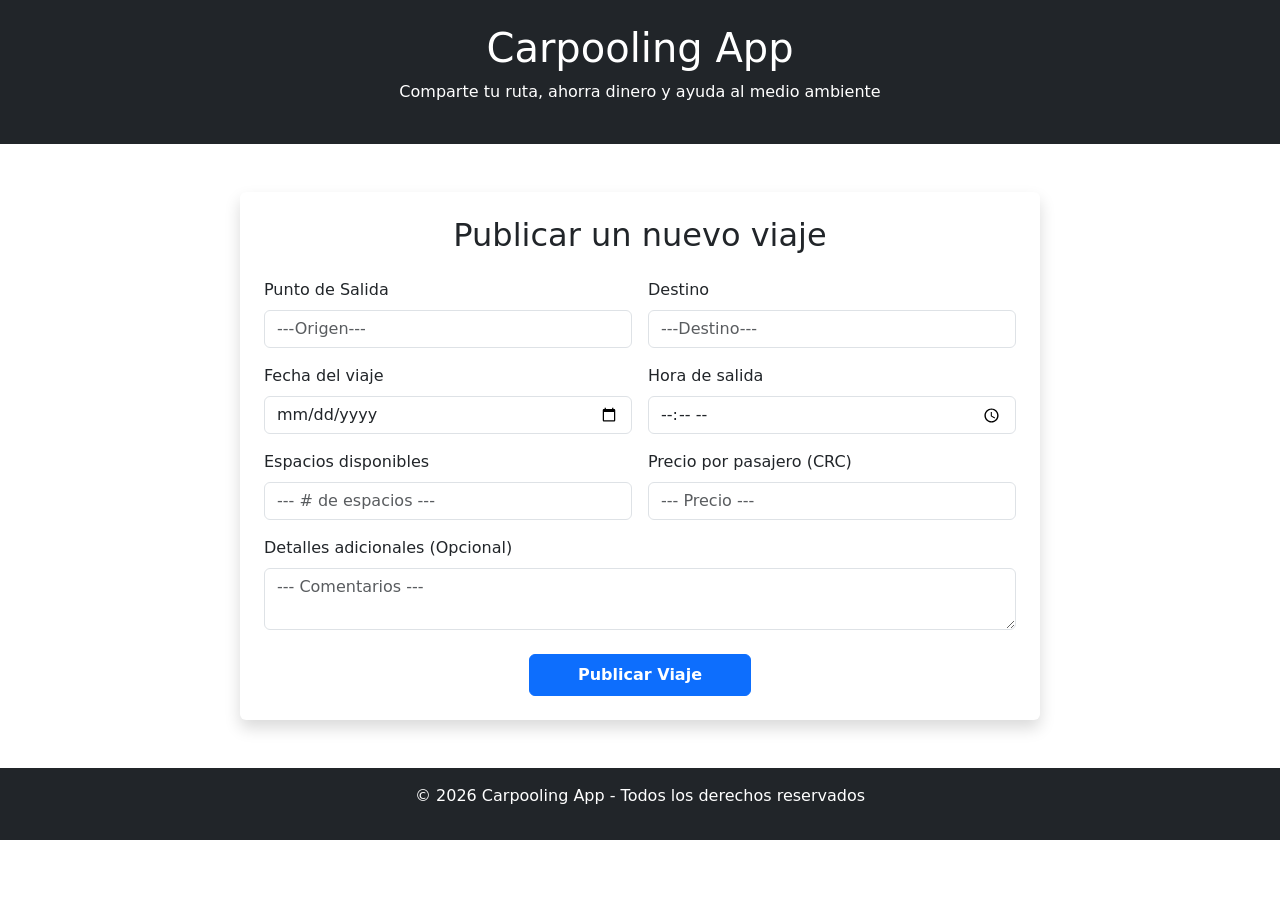
==== index.html @ d6074352 "Creación de Formulario En este commit se ingresa el código HTML básico para la creación del formular" ====
<!DOCTYPE html>
<html lang="es">
<head>
    <meta charset="UTF-8">
    <meta name="viewport" content="width=device-width, initial-scale=1.0">
    <title>Publicar Viaje - Carpooling</title>
    <link href="https://cdn.jsdelivr.net/npm/bootstrap@5.3.8/dist/css/bootstrap.min.css" rel="stylesheet" crossorigin="anonymous">
    <link rel="stylesheet" href="./css/style.css">
</head>
<body>
    <header class="bg-dark text-white text-center py-4">
        <h1>Carpooling App</h1>
        <p>Comparte tu ruta, ahorra dinero y ayuda al medio ambiente</p>
    </header>

    <main class="container my-5">
        <section class="form-section mx-auto shadow p-4 rounded bg-white" style="max-width: 800px;">
            <h2 class="text-center mb-4">Publicar un nuevo viaje</h2>
            
            <div id="formMessages" class="col-12"></div>

            <form id="viajeForm" class="row g-3" novalidate>
                <div class="col-md-6">
                    <label for="origen" class="form-label">Punto de Salida</label>
                    <input type="text" class="form-control" id="origen" placeholder="---Origen---" required>
                </div>
                <div class="col-md-6">
                    <label for="destino" class="form-label">Destino</label>
                    <input type="text" class="form-control" id="destino" placeholder="---Destino---" required>
                </div>

                <div class="col-md-6">
                    <label for="fecha" class="form-label">Fecha del viaje</label>
                    <input type="date" class="form-control" id="fecha" required>
                </div>
                <div class="col-md-6">
                    <label for="hora" class="form-label">Hora de salida</label>
                    <input type="time" class="form-control" id="hora" required>
                </div>

                <div class="col-md-6">
                    <label for="espacios" class="form-label">Espacios disponibles</label>
                    <input type="number" class="form-control" id="espacios" min="1" max="6" placeholder="--- # de espacios ---" required>
                </div>
                <div class="col-md-6">
                    <label for="precio" class="form-label">Precio por pasajero (CRC)</label>
                    <input type="number" class="form-control" id="precio" min="0" placeholder="--- Precio ---" required>
                </div>

                <div class="col-12">
                    <label for="comentarios" class="form-label">Detalles adicionales (Opcional)</label>
                    <textarea class="form-control" id="comentarios" rows="2" placeholder="--- Comentarios ---"></textarea>
                </div>

                <div class="col-12 text-center mt-4">
                    <button type="submit" class="btn btn-primary px-5 py-2 fw-bold" id="btnPublicar">Publicar Viaje</button>
                </div>
            </form>
        </section>
    </main>

    <footer class="bg-dark text-white text-center py-3 mt-auto">
        <p>&copy; 2026 Carpooling App - Todos los derechos reservados</p>
    </footer>

    <script src="https://cdn.jsdelivr.net/npm/bootstrap@5.3.8/dist/js/bootstrap.bundle.min.js" crossorigin="anonymous"></script>
    <script src="./js/script.js"></script>
</body>
</html>
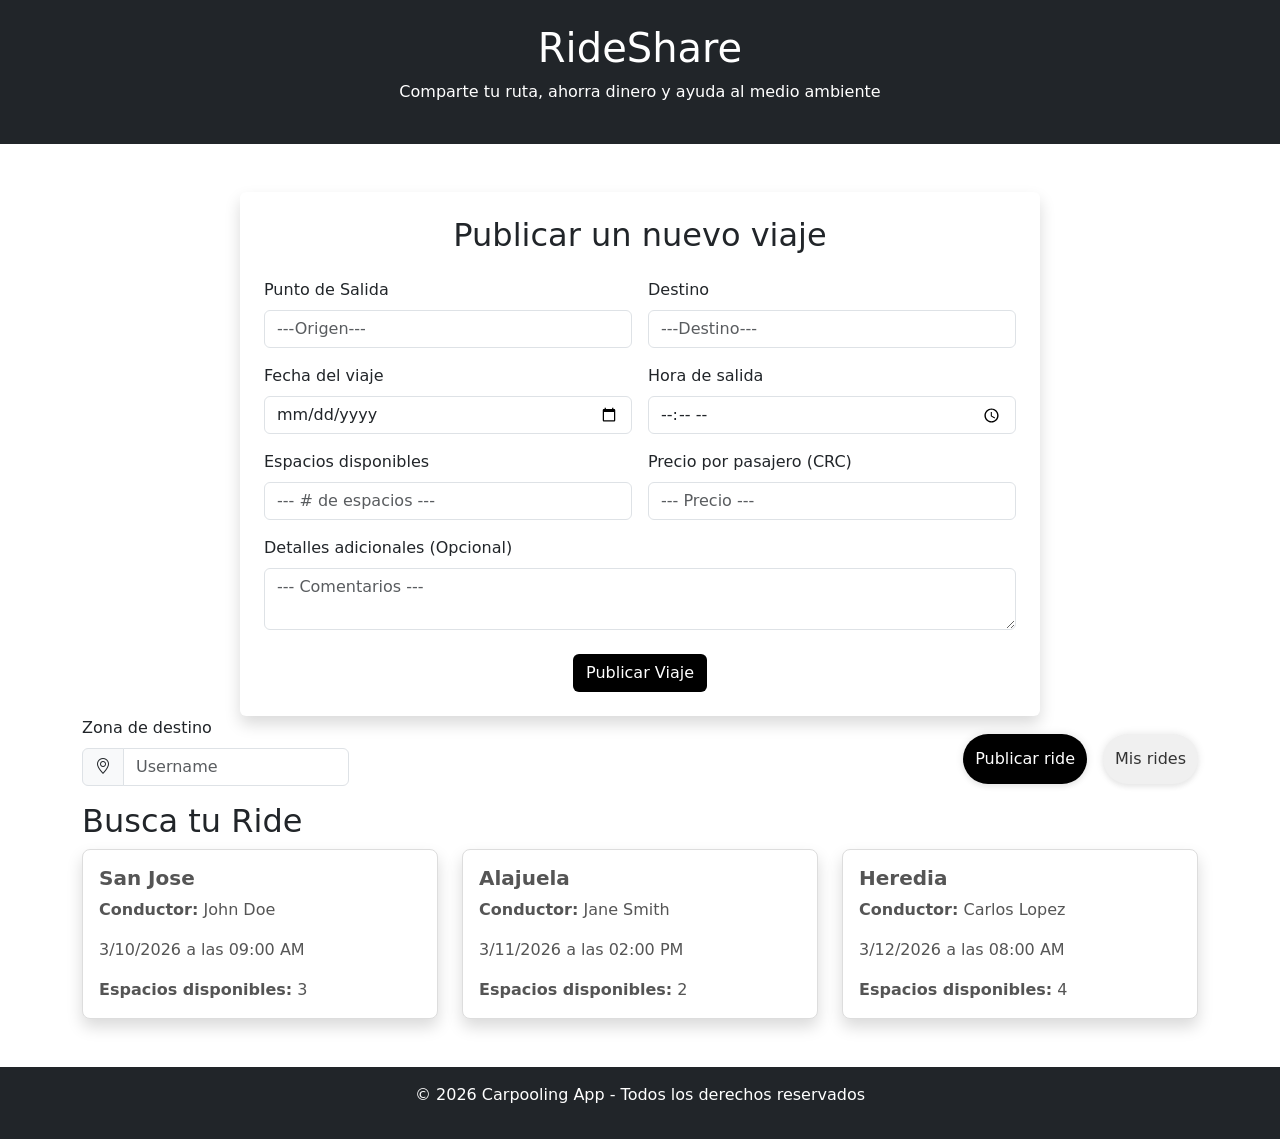
==== commit 5fe5a89f: "Mostrar los viajes disponibles en el Home page, filtrar los viajes disponibles" ====
--- a/index.html
+++ b/index.html
@@ -1,69 +1,166 @@
-<!DOCTYPE html>
+<!doctype html>
 <html lang="es">
-<head>
-    <meta charset="UTF-8">
-    <meta name="viewport" content="width=device-width, initial-scale=1.0">
+  <head>
+    <meta charset="UTF-8" />
+    <meta name="viewport" content="width=device-width, initial-scale=1.0" />
     <title>Publicar Viaje - Carpooling</title>
-    <link href="https://cdn.jsdelivr.net/npm/bootstrap@5.3.8/dist/css/bootstrap.min.css" rel="stylesheet" crossorigin="anonymous">
-    <link rel="stylesheet" href="./css/style.css">
-</head>
-<body>
+    <link
+      href="https://cdn.jsdelivr.net/npm/bootstrap@5.3.8/dist/css/bootstrap.min.css"
+      rel="stylesheet"
+      crossorigin="anonymous"
+    />
+    <link
+      rel="stylesheet"
+      href="https://cdn.jsdelivr.net/npm/bootstrap-icons@1.11.3/font/bootstrap-icons.css"
+      integrity="sha384-tViUnnbYAV00FLIhhi3v/dWt3Jxw4gZQcNoSCxCIFNJVCx7/D55/wXsrNIRANwdD"
+      crossorigin="anonymous"
+    />
+    <link rel="stylesheet" href="./css/style.css" />
+  </head>
+  <body>
     <header class="bg-dark text-white text-center py-4">
-        <h1>Carpooling App</h1>
-        <p>Comparte tu ruta, ahorra dinero y ayuda al medio ambiente</p>
+      <h1>RideShare</h1>
+      <p>Comparte tu ruta, ahorra dinero y ayuda al medio ambiente</p>
     </header>
 
     <main class="container my-5">
-        <section class="form-section mx-auto shadow p-4 rounded bg-white" style="max-width: 800px;">
-            <h2 class="text-center mb-4">Publicar un nuevo viaje</h2>
-            
-            <div id="formMessages" class="col-12"></div>
+      <section
+        class="form-section mx-auto shadow p-4 rounded bg-white"
+        style="max-width: 800px"
+      >
+        <h2 class="text-center mb-4">Publicar un nuevo viaje</h2>
 
-            <form id="viajeForm" class="row g-3" novalidate>
-                <div class="col-md-6">
-                    <label for="origen" class="form-label">Punto de Salida</label>
-                    <input type="text" class="form-control" id="origen" placeholder="---Origen---" required>
-                </div>
-                <div class="col-md-6">
-                    <label for="destino" class="form-label">Destino</label>
-                    <input type="text" class="form-control" id="destino" placeholder="---Destino---" required>
-                </div>
+        <div id="formMessages" class="col-12"></div>
 
-                <div class="col-md-6">
-                    <label for="fecha" class="form-label">Fecha del viaje</label>
-                    <input type="date" class="form-control" id="fecha" required>
-                </div>
-                <div class="col-md-6">
-                    <label for="hora" class="form-label">Hora de salida</label>
-                    <input type="time" class="form-control" id="hora" required>
-                </div>
+        <form id="viajeForm" class="row g-3" novalidate>
+          <div class="col-md-6">
+            <label for="origen" class="form-label">Punto de Salida</label>
+            <input
+              type="text"
+              class="form-control"
+              id="origen"
+              placeholder="---Origen---"
+              required
+            />
+          </div>
+          <div class="col-md-6">
+            <label for="destino" class="form-label">Destino</label>
+            <input
+              type="text"
+              class="form-control"
+              id="destino"
+              placeholder="---Destino---"
+              required
+            />
+          </div>
 
-                <div class="col-md-6">
-                    <label for="espacios" class="form-label">Espacios disponibles</label>
-                    <input type="number" class="form-control" id="espacios" min="1" max="6" placeholder="--- # de espacios ---" required>
-                </div>
-                <div class="col-md-6">
-                    <label for="precio" class="form-label">Precio por pasajero (CRC)</label>
-                    <input type="number" class="form-control" id="precio" min="0" placeholder="--- Precio ---" required>
-                </div>
+          <div class="col-md-6">
+            <label for="fecha" class="form-label">Fecha del viaje</label>
+            <input type="date" class="form-control" id="fecha" required />
+          </div>
+          <div class="col-md-6">
+            <label for="hora" class="form-label">Hora de salida</label>
+            <input type="time" class="form-control" id="hora" required />
+          </div>
 
-                <div class="col-12">
-                    <label for="comentarios" class="form-label">Detalles adicionales (Opcional)</label>
-                    <textarea class="form-control" id="comentarios" rows="2" placeholder="--- Comentarios ---"></textarea>
-                </div>
+          <div class="col-md-6">
+            <label for="espacios" class="form-label"
+              >Espacios disponibles</label
+            >
+            <input
+              type="number"
+              class="form-control"
+              id="espacios"
+              min="1"
+              max="6"
+              placeholder="--- # de espacios ---"
+              required
+            />
+          </div>
+          <div class="col-md-6">
+            <label for="precio" class="form-label"
+              >Precio por pasajero (CRC)</label
+            >
+            <input
+              type="number"
+              class="form-control"
+              id="precio"
+              min="0"
+              placeholder="--- Precio ---"
+              required
+            />
+          </div>
 
-                <div class="col-12 text-center mt-4">
-                    <button type="submit" class="btn btn-primary px-5 py-2 fw-bold" id="btnPublicar">Publicar Viaje</button>
-                </div>
-            </form>
+          <div class="col-12">
+            <label for="comentarios" class="form-label"
+              >Detalles adicionales (Opcional)</label
+            >
+            <textarea
+              class="form-control"
+              id="comentarios"
+              rows="2"
+              placeholder="--- Comentarios ---"
+            ></textarea>
+          </div>
+
+          <div class="col-12 text-center mt-4">
+            <button type="submit" class="btn primary" id="btnPublicar">
+              Publicar Viaje
+            </button>
+          </div>
+        </form>
+      </section>
+
+      <!-- Filtro de viajes disponibles -->
+
+      <div class="wrapper">
+        <section id="filter">
+          <form id="filterForm" class="filter">
+            <div>
+              <label for="zone" class="form-label">Zona de destino</label>
+              <div class="input-group mb-3">
+                <span class="input-group-text" id="basic-addon1"
+                  ><i class="bi bi-geo-alt"></i
+                ></span>
+                <input
+                  type="text"
+                  class="form-control"
+                  placeholder="Username"
+                  aria-label="Username"
+                  aria-describedby="basic-addon1"
+                  id="zone"
+                />
+              </div>
+            </div>
+          </form>
         </section>
+
+        <section class="btnWrapper">
+          <button type="submit" class="btn-ride primary" id="btnPublicar">
+            Publicar ride
+          </button>
+          <button type="submit" class="btn-ride secondary" id="btnPublicar">
+            Mis rides
+          </button>
+        </section>
+      </div>
+
+      <!-- Contenedor para mostrar los viajes disponibles -->
+
+      <section id="trips">
+        <h2>Busca tu Ride</h2>
+        <div class="trip-cards"></div>
+      </section>
     </main>
 
     <footer class="bg-dark text-white text-center py-3 mt-auto">
-        <p>&copy; 2026 Carpooling App - Todos los derechos reservados</p>
+      <p>&copy; 2026 Carpooling App - Todos los derechos reservados</p>
     </footer>
 
-    <script src="https://cdn.jsdelivr.net/npm/bootstrap@5.3.8/dist/js/bootstrap.bundle.min.js" crossorigin="anonymous"></script>
+    <script
+      src="https://cdn.jsdelivr.net/npm/bootstrap@5.3.8/dist/js/bootstrap.bundle.min.js"
+      crossorigin="anonymous"
+    ></script>
     <script src="./js/script.js"></script>
-</body>
-</html>+  </body>
+</html>
--- a/css/style.css
+++ b/css/style.css
@@ -0,0 +1,76 @@
+.btn-ride {
+  border-radius: 500px;
+  box-shadow:
+    rgba(0, 0, 0, 0.1) 0px 0px 8px,
+    rgba(0, 0, 0, 0.04) 0px 4px 4px;
+  border: none;
+  padding: 12px;
+  height: 50px;
+  font-weight: 500;
+}
+
+.primary {
+  background-color: #000000;
+  color: white;
+
+  &:hover {
+    background-color: #333333;
+  }
+}
+
+.secondary {
+  background-color: #f0f0f0;
+  color: #333333;
+
+  &:hover {
+    background-color: #e0e0e0;
+  }
+}
+
+.trip-cards .card {
+  border: 1px solid #ddd;
+  border-radius: 8px;
+  transition:
+    transform 0.2s,
+    box-shadow 0.2s;
+}
+
+.trip-cards .card:hover {
+  transform: scale(1.05);
+  box-shadow: 0 4px 8px rgba(0, 0, 0, 0.2);
+}
+
+.trip-cards .card-title {
+  font-size: 1.25rem;
+  font-weight: bold;
+  color: #555;
+}
+
+.trip-cards .card-text {
+  font-size: 1rem;
+  color: #555;
+}
+
+.filter {
+  display: flex;
+  gap: 1rem;
+  flex-direction: row;
+}
+
+.buscar {
+  display: flex;
+  align-items: end;
+}
+
+.wrapper {
+  display: flex;
+  flex-direction: row;
+  justify-content: space-between;
+  align-items: center;
+}
+
+.btnWrapper {
+  display: flex;
+  gap: 1rem;
+  justify-content: center;
+}
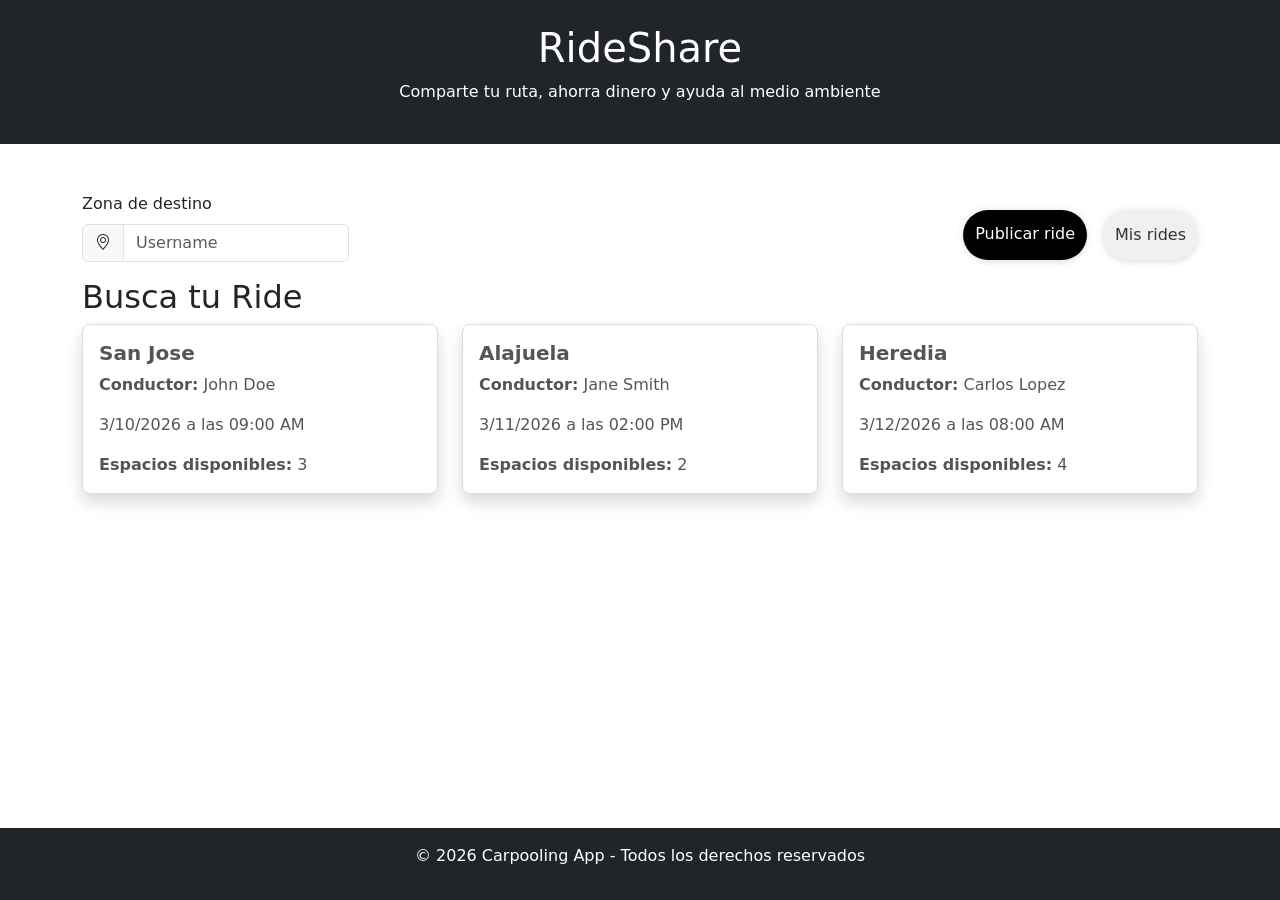
==== commit 8ab410c9: "Moviendo Publicar viaje a una pagina nueva" ====
--- a/index.html
+++ b/index.html
@@ -23,94 +23,7 @@
       <p>Comparte tu ruta, ahorra dinero y ayuda al medio ambiente</p>
     </header>
 
-    <main class="container my-5">
-      <section
-        class="form-section mx-auto shadow p-4 rounded bg-white"
-        style="max-width: 800px"
-      >
-        <h2 class="text-center mb-4">Publicar un nuevo viaje</h2>
-
-        <div id="formMessages" class="col-12"></div>
-
-        <form id="viajeForm" class="row g-3" novalidate>
-          <div class="col-md-6">
-            <label for="origen" class="form-label">Punto de Salida</label>
-            <input
-              type="text"
-              class="form-control"
-              id="origen"
-              placeholder="---Origen---"
-              required
-            />
-          </div>
-          <div class="col-md-6">
-            <label for="destino" class="form-label">Destino</label>
-            <input
-              type="text"
-              class="form-control"
-              id="destino"
-              placeholder="---Destino---"
-              required
-            />
-          </div>
-
-          <div class="col-md-6">
-            <label for="fecha" class="form-label">Fecha del viaje</label>
-            <input type="date" class="form-control" id="fecha" required />
-          </div>
-          <div class="col-md-6">
-            <label for="hora" class="form-label">Hora de salida</label>
-            <input type="time" class="form-control" id="hora" required />
-          </div>
-
-          <div class="col-md-6">
-            <label for="espacios" class="form-label"
-              >Espacios disponibles</label
-            >
-            <input
-              type="number"
-              class="form-control"
-              id="espacios"
-              min="1"
-              max="6"
-              placeholder="--- # de espacios ---"
-              required
-            />
-          </div>
-          <div class="col-md-6">
-            <label for="precio" class="form-label"
-              >Precio por pasajero (CRC)</label
-            >
-            <input
-              type="number"
-              class="form-control"
-              id="precio"
-              min="0"
-              placeholder="--- Precio ---"
-              required
-            />
-          </div>
-
-          <div class="col-12">
-            <label for="comentarios" class="form-label"
-              >Detalles adicionales (Opcional)</label
-            >
-            <textarea
-              class="form-control"
-              id="comentarios"
-              rows="2"
-              placeholder="--- Comentarios ---"
-            ></textarea>
-          </div>
-
-          <div class="col-12 text-center mt-4">
-            <button type="submit" class="btn primary" id="btnPublicar">
-              Publicar Viaje
-            </button>
-          </div>
-        </form>
-      </section>
-
+    <main class="container my-5 flex-grow">
       <!-- Filtro de viajes disponibles -->
 
       <div class="wrapper">
@@ -136,9 +49,13 @@
         </section>
 
         <section class="btnWrapper">
-          <button type="submit" class="btn-ride primary" id="btnPublicar">
+          <a
+            href="./Pages/CrearViaje/index.html"
+            class="btn-ride primary"
+            id="btnPublicar"
+          >
             Publicar ride
-          </button>
+          </a>
           <button type="submit" class="btn-ride secondary" id="btnPublicar">
             Mis rides
           </button>
--- a/css/style.css
+++ b/css/style.css
@@ -1,3 +1,28 @@
+html,
+body {
+  height: 100%;
+  margin: 0;
+  padding: 0;
+  box-sizing: border-box;
+}
+
+body {
+  display: flex;
+  flex-direction: column;
+  min-height: 100vh;
+}
+
+main {
+  flex: 1;
+  display: flex;
+  flex-direction: column;
+}
+
+footer {
+  flex-shrink: 0;
+  padding: 1rem 0;
+}
+
 .btn-ride {
   border-radius: 500px;
   box-shadow:
@@ -7,6 +32,7 @@
   padding: 12px;
   height: 50px;
   font-weight: 500;
+  text-decoration: none;
 }
 
 .primary {
